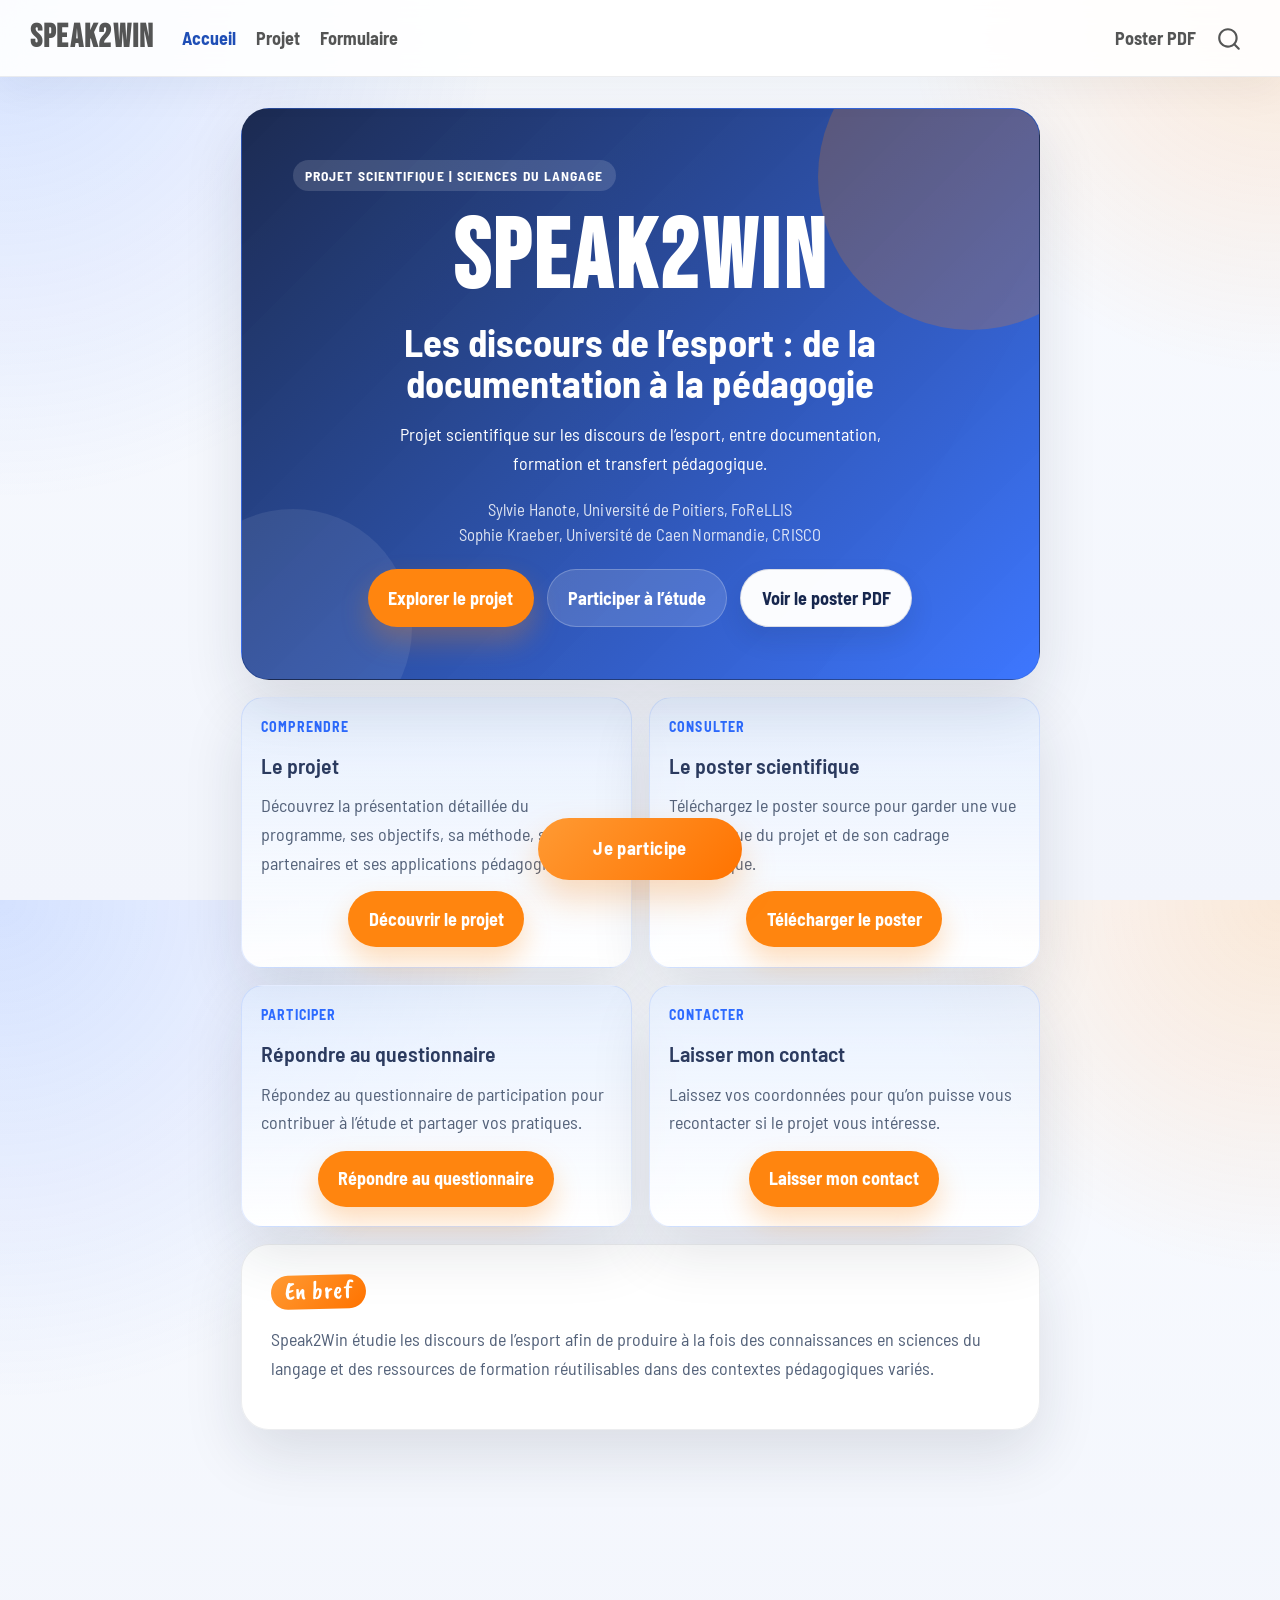
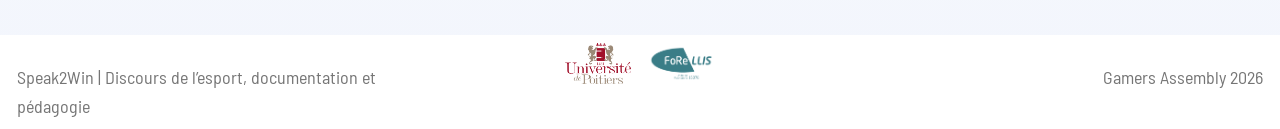
==== index.html @ 3662ad9c "Built site for gh-pages" ====
<!DOCTYPE html>
<html xmlns="http://www.w3.org/1999/xhtml" lang="fr" xml:lang="fr"><head>

<meta charset="utf-8">
<meta name="generator" content="quarto-1.8.27">

<meta name="viewport" content="width=device-width, initial-scale=1.0, user-scalable=yes">


<title>Accueil – Speak2Win</title>
<style>
code{white-space: pre-wrap;}
span.smallcaps{font-variant: small-caps;}
div.columns{display: flex; gap: min(4vw, 1.5em);}
div.column{flex: auto; overflow-x: auto;}
div.hanging-indent{margin-left: 1.5em; text-indent: -1.5em;}
ul.task-list{list-style: none;}
ul.task-list li input[type="checkbox"] {
  width: 0.8em;
  margin: 0 0.8em 0.2em -1em; /* quarto-specific, see https://github.com/quarto-dev/quarto-cli/issues/4556 */ 
  vertical-align: middle;
}
</style>


<script src="site_libs/quarto-nav/quarto-nav.js"></script>
<script src="site_libs/quarto-nav/headroom.min.js"></script>
<script src="site_libs/clipboard/clipboard.min.js"></script>
<script src="site_libs/quarto-search/autocomplete.umd.js"></script>
<script src="site_libs/quarto-search/fuse.min.js"></script>
<script src="site_libs/quarto-search/quarto-search.js"></script>
<meta name="quarto:offset" content="./">
<script src="site_libs/quarto-html/quarto.js" type="module"></script>
<script src="site_libs/quarto-html/tabsets/tabsets.js" type="module"></script>
<script src="site_libs/quarto-html/axe/axe-check.js" type="module"></script>
<script src="site_libs/quarto-html/popper.min.js"></script>
<script src="site_libs/quarto-html/tippy.umd.min.js"></script>
<script src="site_libs/quarto-html/anchor.min.js"></script>
<link href="site_libs/quarto-html/tippy.css" rel="stylesheet">
<link href="site_libs/quarto-html/quarto-syntax-highlighting-ed96de9b727972fe78a7b5d16c58bf87.css" rel="stylesheet" id="quarto-text-highlighting-styles">
<script src="site_libs/bootstrap/bootstrap.min.js"></script>
<link href="site_libs/bootstrap/bootstrap-icons.css" rel="stylesheet">
<link href="site_libs/bootstrap/bootstrap-e31584831b205ffbb2d98406f31c2a5b.min.css" rel="stylesheet" append-hash="true" id="quarto-bootstrap" data-mode="light">
<script id="quarto-search-options" type="application/json">{
  "location": "navbar",
  "copy-button": false,
  "collapse-after": 3,
  "panel-placement": "end",
  "type": "overlay",
  "limit": 50,
  "keyboard-shortcut": [
    "f",
    "/",
    "s"
  ],
  "show-item-context": false,
  "language": {
    "search-no-results-text": "Pas de résultats",
    "search-matching-documents-text": "documents trouvés",
    "search-copy-link-title": "Copier le lien vers la recherche",
    "search-hide-matches-text": "Cacher les correspondances additionnelles",
    "search-more-match-text": "correspondance de plus dans ce document",
    "search-more-matches-text": "correspondances de plus dans ce document",
    "search-clear-button-title": "Effacer",
    "search-text-placeholder": "",
    "search-detached-cancel-button-title": "Annuler",
    "search-submit-button-title": "Envoyer",
    "search-label": "Recherche"
  }
}</script>
<style>html{ scroll-behavior: smooth; }</style>


<link rel="stylesheet" href="styles.css">
</head>

<body class="nav-fixed fullcontent quarto-light">

<div id="quarto-search-results"></div>
  <header id="quarto-header" class="headroom fixed-top">
    <nav class="navbar navbar-expand-lg " data-bs-theme="dark">
      <div class="navbar-container container-fluid">
      <div class="navbar-brand-container mx-auto">
    <a class="navbar-brand" href="./index.html">
    <span class="navbar-title">Speak2Win</span>
    </a>
  </div>
            <div id="quarto-search" class="" title="Recherche"></div>
          <button class="navbar-toggler" type="button" data-bs-toggle="collapse" data-bs-target="#navbarCollapse" aria-controls="navbarCollapse" role="menu" aria-expanded="false" aria-label="Basculer la navigation" onclick="if (window.quartoToggleHeadroom) { window.quartoToggleHeadroom(); }">
  <span class="navbar-toggler-icon"></span>
</button>
          <div class="collapse navbar-collapse" id="navbarCollapse">
            <ul class="navbar-nav navbar-nav-scroll me-auto">
  <li class="nav-item">
    <a class="nav-link active" href="./index.html" aria-current="page"> 
<span class="menu-text">Accueil</span></a>
  </li>  
  <li class="nav-item">
    <a class="nav-link" href="./about.html"> 
<span class="menu-text">Projet</span></a>
  </li>  
  <li class="nav-item">
    <a class="nav-link" href="./formulaire.html"> 
<span class="menu-text">Formulaire</span></a>
  </li>  
</ul>
            <ul class="navbar-nav navbar-nav-scroll ms-auto">
  <li class="nav-item">
    <a class="nav-link" href="./Poster scientifique.pdf"> 
<span class="menu-text">Poster PDF</span></a>
  </li>  
</ul>
          </div> <!-- /navcollapse -->
            <div class="quarto-navbar-tools">
</div>
      </div> <!-- /container-fluid -->
    </nav>
</header>
<!-- content -->
<div id="quarto-content" class="quarto-container page-columns page-rows-contents page-layout-article page-navbar">
<!-- sidebar -->
<!-- margin-sidebar -->
    
<!-- main -->
<main class="content" id="quarto-document-content">

<header id="title-block-header" class="quarto-title-block default">
<div class="quarto-title">
<h1 class="title">Accueil</h1>
</div>



<div class="quarto-title-meta">

    
  
    
  </div>
  


</header>


<div class="hero-panel">
<div class="section-kicker">
Projet scientifique | Sciences du langage
</div>
<div class="hero-copy">
<h1 class="hero-title">
SPEAK2WIN
</h1>
<p class="hero-subtitle">
Les discours de l’esport : de la documentation à la pédagogie
</p>
<p class="hero-description">
Projet scientifique sur les discours de l’esport, entre documentation, formation et transfert pédagogique.
</p>
<div class="hero-meta">
Sylvie Hanote, Université de Poitiers, FoReLLIS<br>Sophie Kraeber, Université de Caen Normandie, CRISCO
</div>
</div>
<div class="hero-actions">
<p><a class="button-link button-primary" href="about.html">Explorer le projet</a> <a class="button-link button-ghost" href="formulaire.html#participer-formulaire">Participer à l’étude</a> <a class="button-link button-soft" href="Poster scientifique.pdf">Voir le poster PDF</a></p>
</div>
</div>
<div class="hub-grid">
<div class="hub-card">
<div class="hub-card-kicker">
Comprendre
</div>
<section id="le-projet" class="level3">
<h3 class="anchored" data-anchor-id="le-projet">Le projet</h3>
<p>Découvrez la présentation détaillée du programme, ses objectifs, sa méthode, ses partenaires et ses applications pédagogiques.</p>
<p><a href="about.html" class="button-link button-primary">Découvrir le projet</a></p>
</section>
</div>
<div class="hub-card">
<div class="hub-card-kicker">
Consulter
</div>
<section id="le-poster-scientifique" class="level3">
<h3 class="anchored" data-anchor-id="le-poster-scientifique">Le poster scientifique</h3>
<p>Téléchargez le poster source pour garder une vue synthétique du projet et de son cadrage scientifique.</p>
<p><a href="Poster scientifique.pdf" class="button-link button-primary">Télécharger le poster</a></p>
</section>
</div>
<div class="hub-card">
<div class="hub-card-kicker">
Participer
</div>
<section id="répondre-au-questionnaire" class="level3">
<h3 class="anchored" data-anchor-id="répondre-au-questionnaire">Répondre au questionnaire</h3>
<p>Répondez au questionnaire de participation pour contribuer à l’étude et partager vos pratiques.</p>
<p><a href="formulaire.html#participer-formulaire" class="button-link button-primary">Répondre au questionnaire</a></p>
</section>
</div>
<div class="hub-card">
<div class="hub-card-kicker">
Contacter
</div>
<section id="laisser-mon-contact" class="level3">
<h3 class="anchored" data-anchor-id="laisser-mon-contact">Laisser mon contact</h3>
<p>Laissez vos coordonnées pour qu’on puisse vous recontacter si le projet vous intéresse.</p>
<p><a href="formulaire.html#contacter-equipe" class="button-link button-primary">Laisser mon contact</a></p>
</section>
</div>
</div>
<div class="wide-panel">
<div class="section-heading">
En bref
</div>
<p>Speak2Win étudie les discours de l’esport afin de produire à la fois des connaissances en sciences du langage et des ressources de formation réutilisables dans des contextes pédagogiques variés.</p>
</div>



</main> <!-- /main -->
<div class="sticky-participate" aria-label="Accès rapide au formulaire">

  <a class="sticky-participate-link" href="formulaire.html#participer-formulaire">Je participe</a>

</div>

<script id="quarto-html-after-body" type="application/javascript">
  window.document.addEventListener("DOMContentLoaded", function (event) {
    const icon = "";
    const anchorJS = new window.AnchorJS();
    anchorJS.options = {
      placement: 'right',
      icon: icon
    };
    anchorJS.add('.anchored');
    const isCodeAnnotation = (el) => {
      for (const clz of el.classList) {
        if (clz.startsWith('code-annotation-')) {                     
          return true;
        }
      }
      return false;
    }
    const onCopySuccess = function(e) {
      // button target
      const button = e.trigger;
      // don't keep focus
      button.blur();
      // flash "checked"
      button.classList.add('code-copy-button-checked');
      var currentTitle = button.getAttribute("title");
      button.setAttribute("title", "Copié");
      let tooltip;
      if (window.bootstrap) {
        button.setAttribute("data-bs-toggle", "tooltip");
        button.setAttribute("data-bs-placement", "left");
        button.setAttribute("data-bs-title", "Copié");
        tooltip = new bootstrap.Tooltip(button, 
          { trigger: "manual", 
            customClass: "code-copy-button-tooltip",
            offset: [0, -8]});
        tooltip.show();    
      }
      setTimeout(function() {
        if (tooltip) {
          tooltip.hide();
          button.removeAttribute("data-bs-title");
          button.removeAttribute("data-bs-toggle");
          button.removeAttribute("data-bs-placement");
        }
        button.setAttribute("title", currentTitle);
        button.classList.remove('code-copy-button-checked');
      }, 1000);
      // clear code selection
      e.clearSelection();
    }
    const getTextToCopy = function(trigger) {
      const outerScaffold = trigger.parentElement.cloneNode(true);
      const codeEl = outerScaffold.querySelector('code');
      for (const childEl of codeEl.children) {
        if (isCodeAnnotation(childEl)) {
          childEl.remove();
        }
      }
      return codeEl.innerText;
    }
    const clipboard = new window.ClipboardJS('.code-copy-button:not([data-in-quarto-modal])', {
      text: getTextToCopy
    });
    clipboard.on('success', onCopySuccess);
    if (window.document.getElementById('quarto-embedded-source-code-modal')) {
      const clipboardModal = new window.ClipboardJS('.code-copy-button[data-in-quarto-modal]', {
        text: getTextToCopy,
        container: window.document.getElementById('quarto-embedded-source-code-modal')
      });
      clipboardModal.on('success', onCopySuccess);
    }
      var localhostRegex = new RegExp(/^(?:http|https):\/\/localhost\:?[0-9]*\//);
      var mailtoRegex = new RegExp(/^mailto:/);
        var filterRegex = new RegExp('/' + window.location.host + '/');
      var isInternal = (href) => {
          return filterRegex.test(href) || localhostRegex.test(href) || mailtoRegex.test(href);
      }
      // Inspect non-navigation links and adorn them if external
     var links = window.document.querySelectorAll('a[href]:not(.nav-link):not(.navbar-brand):not(.toc-action):not(.sidebar-link):not(.sidebar-item-toggle):not(.pagination-link):not(.no-external):not([aria-hidden]):not(.dropdown-item):not(.quarto-navigation-tool):not(.about-link)');
      for (var i=0; i<links.length; i++) {
        const link = links[i];
        if (!isInternal(link.href)) {
          // undo the damage that might have been done by quarto-nav.js in the case of
          // links that we want to consider external
          if (link.dataset.originalHref !== undefined) {
            link.href = link.dataset.originalHref;
          }
        }
      }
    function tippyHover(el, contentFn, onTriggerFn, onUntriggerFn) {
      const config = {
        allowHTML: true,
        maxWidth: 500,
        delay: 100,
        arrow: false,
        appendTo: function(el) {
            return el.parentElement;
        },
        interactive: true,
        interactiveBorder: 10,
        theme: 'quarto',
        placement: 'bottom-start',
      };
      if (contentFn) {
        config.content = contentFn;
      }
      if (onTriggerFn) {
        config.onTrigger = onTriggerFn;
      }
      if (onUntriggerFn) {
        config.onUntrigger = onUntriggerFn;
      }
      window.tippy(el, config); 
    }
    const noterefs = window.document.querySelectorAll('a[role="doc-noteref"]');
    for (var i=0; i<noterefs.length; i++) {
      const ref = noterefs[i];
      tippyHover(ref, function() {
        // use id or data attribute instead here
        let href = ref.getAttribute('data-footnote-href') || ref.getAttribute('href');
        try { href = new URL(href).hash; } catch {}
        const id = href.replace(/^#\/?/, "");
        const note = window.document.getElementById(id);
        if (note) {
          return note.innerHTML;
        } else {
          return "";
        }
      });
    }
    const xrefs = window.document.querySelectorAll('a.quarto-xref');
    const processXRef = (id, note) => {
      // Strip column container classes
      const stripColumnClz = (el) => {
        el.classList.remove("page-full", "page-columns");
        if (el.children) {
          for (const child of el.children) {
            stripColumnClz(child);
          }
        }
      }
      stripColumnClz(note)
      if (id === null || id.startsWith('sec-')) {
        // Special case sections, only their first couple elements
        const container = document.createElement("div");
        if (note.children && note.children.length > 2) {
          container.appendChild(note.children[0].cloneNode(true));
          for (let i = 1; i < note.children.length; i++) {
            const child = note.children[i];
            if (child.tagName === "P" && child.innerText === "") {
              continue;
            } else {
              container.appendChild(child.cloneNode(true));
              break;
            }
          }
          if (window.Quarto?.typesetMath) {
            window.Quarto.typesetMath(container);
          }
          return container.innerHTML
        } else {
          if (window.Quarto?.typesetMath) {
            window.Quarto.typesetMath(note);
          }
          return note.innerHTML;
        }
      } else {
        // Remove any anchor links if they are present
        const anchorLink = note.querySelector('a.anchorjs-link');
        if (anchorLink) {
          anchorLink.remove();
        }
        if (window.Quarto?.typesetMath) {
          window.Quarto.typesetMath(note);
        }
        if (note.classList.contains("callout")) {
          return note.outerHTML;
        } else {
          return note.innerHTML;
        }
      }
    }
    for (var i=0; i<xrefs.length; i++) {
      const xref = xrefs[i];
      tippyHover(xref, undefined, function(instance) {
        instance.disable();
        let url = xref.getAttribute('href');
        let hash = undefined; 
        if (url.startsWith('#')) {
          hash = url;
        } else {
          try { hash = new URL(url).hash; } catch {}
        }
        if (hash) {
          const id = hash.replace(/^#\/?/, "");
          const note = window.document.getElementById(id);
          if (note !== null) {
            try {
              const html = processXRef(id, note.cloneNode(true));
              instance.setContent(html);
            } finally {
              instance.enable();
              instance.show();
            }
          } else {
            // See if we can fetch this
            fetch(url.split('#')[0])
            .then(res => res.text())
            .then(html => {
              const parser = new DOMParser();
              const htmlDoc = parser.parseFromString(html, "text/html");
              const note = htmlDoc.getElementById(id);
              if (note !== null) {
                const html = processXRef(id, note);
                instance.setContent(html);
              } 
            }).finally(() => {
              instance.enable();
              instance.show();
            });
          }
        } else {
          // See if we can fetch a full url (with no hash to target)
          // This is a special case and we should probably do some content thinning / targeting
          fetch(url)
          .then(res => res.text())
          .then(html => {
            const parser = new DOMParser();
            const htmlDoc = parser.parseFromString(html, "text/html");
            const note = htmlDoc.querySelector('main.content');
            if (note !== null) {
              // This should only happen for chapter cross references
              // (since there is no id in the URL)
              // remove the first header
              if (note.children.length > 0 && note.children[0].tagName === "HEADER") {
                note.children[0].remove();
              }
              const html = processXRef(null, note);
              instance.setContent(html);
            } 
          }).finally(() => {
            instance.enable();
            instance.show();
          });
        }
      }, function(instance) {
      });
    }
        let selectedAnnoteEl;
        const selectorForAnnotation = ( cell, annotation) => {
          let cellAttr = 'data-code-cell="' + cell + '"';
          let lineAttr = 'data-code-annotation="' +  annotation + '"';
          const selector = 'span[' + cellAttr + '][' + lineAttr + ']';
          return selector;
        }
        const selectCodeLines = (annoteEl) => {
          const doc = window.document;
          const targetCell = annoteEl.getAttribute("data-target-cell");
          const targetAnnotation = annoteEl.getAttribute("data-target-annotation");
          const annoteSpan = window.document.querySelector(selectorForAnnotation(targetCell, targetAnnotation));
          const lines = annoteSpan.getAttribute("data-code-lines").split(",");
          const lineIds = lines.map((line) => {
            return targetCell + "-" + line;
          })
          let top = null;
          let height = null;
          let parent = null;
          if (lineIds.length > 0) {
              //compute the position of the single el (top and bottom and make a div)
              const el = window.document.getElementById(lineIds[0]);
              top = el.offsetTop;
              height = el.offsetHeight;
              parent = el.parentElement.parentElement;
            if (lineIds.length > 1) {
              const lastEl = window.document.getElementById(lineIds[lineIds.length - 1]);
              const bottom = lastEl.offsetTop + lastEl.offsetHeight;
              height = bottom - top;
            }
            if (top !== null && height !== null && parent !== null) {
              // cook up a div (if necessary) and position it 
              let div = window.document.getElementById("code-annotation-line-highlight");
              if (div === null) {
                div = window.document.createElement("div");
                div.setAttribute("id", "code-annotation-line-highlight");
                div.style.position = 'absolute';
                parent.appendChild(div);
              }
              div.style.top = top - 2 + "px";
              div.style.height = height + 4 + "px";
              div.style.left = 0;
              let gutterDiv = window.document.getElementById("code-annotation-line-highlight-gutter");
              if (gutterDiv === null) {
                gutterDiv = window.document.createElement("div");
                gutterDiv.setAttribute("id", "code-annotation-line-highlight-gutter");
                gutterDiv.style.position = 'absolute';
                const codeCell = window.document.getElementById(targetCell);
                const gutter = codeCell.querySelector('.code-annotation-gutter');
                gutter.appendChild(gutterDiv);
              }
              gutterDiv.style.top = top - 2 + "px";
              gutterDiv.style.height = height + 4 + "px";
            }
            selectedAnnoteEl = annoteEl;
          }
        };
        const unselectCodeLines = () => {
          const elementsIds = ["code-annotation-line-highlight", "code-annotation-line-highlight-gutter"];
          elementsIds.forEach((elId) => {
            const div = window.document.getElementById(elId);
            if (div) {
              div.remove();
            }
          });
          selectedAnnoteEl = undefined;
        };
          // Handle positioning of the toggle
      window.addEventListener(
        "resize",
        throttle(() => {
          elRect = undefined;
          if (selectedAnnoteEl) {
            selectCodeLines(selectedAnnoteEl);
          }
        }, 10)
      );
      function throttle(fn, ms) {
      let throttle = false;
      let timer;
        return (...args) => {
          if(!throttle) { // first call gets through
              fn.apply(this, args);
              throttle = true;
          } else { // all the others get throttled
              if(timer) clearTimeout(timer); // cancel #2
              timer = setTimeout(() => {
                fn.apply(this, args);
                timer = throttle = false;
              }, ms);
          }
        };
      }
        // Attach click handler to the DT
        const annoteDls = window.document.querySelectorAll('dt[data-target-cell]');
        for (const annoteDlNode of annoteDls) {
          annoteDlNode.addEventListener('click', (event) => {
            const clickedEl = event.target;
            if (clickedEl !== selectedAnnoteEl) {
              unselectCodeLines();
              const activeEl = window.document.querySelector('dt[data-target-cell].code-annotation-active');
              if (activeEl) {
                activeEl.classList.remove('code-annotation-active');
              }
              selectCodeLines(clickedEl);
              clickedEl.classList.add('code-annotation-active');
            } else {
              // Unselect the line
              unselectCodeLines();
              clickedEl.classList.remove('code-annotation-active');
            }
          });
        }
    const findCites = (el) => {
      const parentEl = el.parentElement;
      if (parentEl) {
        const cites = parentEl.dataset.cites;
        if (cites) {
          return {
            el,
            cites: cites.split(' ')
          };
        } else {
          return findCites(el.parentElement)
        }
      } else {
        return undefined;
      }
    };
    var bibliorefs = window.document.querySelectorAll('a[role="doc-biblioref"]');
    for (var i=0; i<bibliorefs.length; i++) {
      const ref = bibliorefs[i];
      const citeInfo = findCites(ref);
      if (citeInfo) {
        tippyHover(citeInfo.el, function() {
          var popup = window.document.createElement('div');
          citeInfo.cites.forEach(function(cite) {
            var citeDiv = window.document.createElement('div');
            citeDiv.classList.add('hanging-indent');
            citeDiv.classList.add('csl-entry');
            var biblioDiv = window.document.getElementById('ref-' + cite);
            if (biblioDiv) {
              citeDiv.innerHTML = biblioDiv.innerHTML;
            }
            popup.appendChild(citeDiv);
          });
          return popup.innerHTML;
        });
      }
    }
  });
  </script>
</div> <!-- /content -->
<footer class="footer">
  <div class="nav-footer">
    <div class="nav-footer-left">
<p>Speak2Win | Discours de l’esport, documentation et pédagogie</p>
</div>   
    <div class="nav-footer-center">
<div class="footer-logos" aria-label="Partenaires institutionnels">
<p><img src="icons/logoUP.png" class="footer-logo footer-logo-up" alt="Logo Université de Poitiers"> <img src="icons/Logo_Forellis_Transparent.png" class="footer-logo footer-logo-forellis" alt="Logo FoReLLIS"></p>
</div>
</div>
    <div class="nav-footer-right">
<p>Gamers Assembly 2026</p>
</div>
  </div>
</footer>




<script src="site_libs/quarto-html/zenscroll-min.js"></script>
</body></html>
---- site_libs/quarto-html/tippy.css ----
.tippy-box[data-animation=fade][data-state=hidden]{opacity:0}[data-tippy-root]{max-width:calc(100vw - 10px)}.tippy-box{position:relative;background-color:#333;color:#fff;border-radius:4px;font-size:14px;line-height:1.4;white-space:normal;outline:0;transition-property:transform,visibility,opacity}.tippy-box[data-placement^=top]>.tippy-arrow{bottom:0}.tippy-box[data-placement^=top]>.tippy-arrow:before{bottom:-7px;left:0;border-width:8px 8px 0;border-top-color:initial;transform-origin:center top}.tippy-box[data-placement^=bottom]>.tippy-arrow{top:0}.tippy-box[data-placement^=bottom]>.tippy-arrow:before{top:-7px;left:0;border-width:0 8px 8px;border-bottom-color:initial;transform-origin:center bottom}.tippy-box[data-placement^=left]>.tippy-arrow{right:0}.tippy-box[data-placement^=left]>.tippy-arrow:before{border-width:8px 0 8px 8px;border-left-color:initial;right:-7px;transform-origin:center left}.tippy-box[data-placement^=right]>.tippy-arrow{left:0}.tippy-box[data-placement^=right]>.tippy-arrow:before{left:-7px;border-width:8px 8px 8px 0;border-right-color:initial;transform-origin:center right}.tippy-box[data-inertia][data-state=visible]{transition-timing-function:cubic-bezier(.54,1.5,.38,1.11)}.tippy-arrow{width:16px;height:16px;color:#333}.tippy-arrow:before{content:"";position:absolute;border-color:transparent;border-style:solid}.tippy-content{position:relative;padding:5px 9px;z-index:1}
---- site_libs/quarto-html/quarto-syntax-highlighting-ed96de9b727972fe78a7b5d16c58bf87.css ----
/* quarto syntax highlight colors */
:root {
  --quarto-hl-ot-color: #003B4F;
  --quarto-hl-at-color: #657422;
  --quarto-hl-ss-color: #20794D;
  --quarto-hl-an-color: #5E5E5E;
  --quarto-hl-fu-color: #4758AB;
  --quarto-hl-st-color: #20794D;
  --quarto-hl-cf-color: #003B4F;
  --quarto-hl-op-color: #5E5E5E;
  --quarto-hl-er-color: #AD0000;
  --quarto-hl-bn-color: #AD0000;
  --quarto-hl-al-color: #AD0000;
  --quarto-hl-va-color: #111111;
  --quarto-hl-bu-color: inherit;
  --quarto-hl-ex-color: inherit;
  --quarto-hl-pp-color: #AD0000;
  --quarto-hl-in-color: #5E5E5E;
  --quarto-hl-vs-color: #20794D;
  --quarto-hl-wa-color: #5E5E5E;
  --quarto-hl-do-color: #5E5E5E;
  --quarto-hl-im-color: #00769E;
  --quarto-hl-ch-color: #20794D;
  --quarto-hl-dt-color: #AD0000;
  --quarto-hl-fl-color: #AD0000;
  --quarto-hl-co-color: #5E5E5E;
  --quarto-hl-cv-color: #5E5E5E;
  --quarto-hl-cn-color: #8f5902;
  --quarto-hl-sc-color: #5E5E5E;
  --quarto-hl-dv-color: #AD0000;
  --quarto-hl-kw-color: #003B4F;
}

/* other quarto variables */
:root {
  --quarto-font-monospace: SFMono-Regular, Menlo, Monaco, Consolas, "Liberation Mono", "Courier New", monospace;
}

/* syntax highlight based on Pandoc's rules */
pre > code.sourceCode > span {
  color: #003B4F;
}

code.sourceCode > span {
  color: #003B4F;
}

div.sourceCode,
div.sourceCode pre.sourceCode {
  color: #003B4F;
}

/* Normal */
code span {
  color: #003B4F;
}

/* Alert */
code span.al {
  color: #AD0000;
  font-style: inherit;
}

/* Annotation */
code span.an {
  color: #5E5E5E;
  font-style: inherit;
}

/* Attribute */
code span.at {
  color: #657422;
  font-style: inherit;
}

/* BaseN */
code span.bn {
  color: #AD0000;
  font-style: inherit;
}

/* BuiltIn */
code span.bu {
  font-style: inherit;
}

/* ControlFlow */
code span.cf {
  color: #003B4F;
  font-weight: bold;
  font-style: inherit;
}

/* Char */
code span.ch {
  color: #20794D;
  font-style: inherit;
}

/* Constant */
code span.cn {
  color: #8f5902;
  font-style: inherit;
}

/* Comment */
code span.co {
  color: #5E5E5E;
  font-style: inherit;
}

/* CommentVar */
code span.cv {
  color: #5E5E5E;
  font-style: italic;
}

/* Documentation */
code span.do {
  color: #5E5E5E;
  font-style: italic;
}

/* DataType */
code span.dt {
  color: #AD0000;
  font-style: inherit;
}

/* DecVal */
code span.dv {
  color: #AD0000;
  font-style: inherit;
}

/* Error */
code span.er {
  color: #AD0000;
  font-style: inherit;
}

/* Extension */
code span.ex {
  font-style: inherit;
}

/* Float */
code span.fl {
  color: #AD0000;
  font-style: inherit;
}

/* Function */
code span.fu {
  color: #4758AB;
  font-style: inherit;
}

/* Import */
code span.im {
  color: #00769E;
  font-style: inherit;
}

/* Information */
code span.in {
  color: #5E5E5E;
  font-style: inherit;
}

/* Keyword */
code span.kw {
  color: #003B4F;
  font-weight: bold;
  font-style: inherit;
}

/* Operator */
code span.op {
  color: #5E5E5E;
  font-style: inherit;
}

/* Other */
code span.ot {
  color: #003B4F;
  font-style: inherit;
}

/* Preprocessor */
code span.pp {
  color: #AD0000;
  font-style: inherit;
}

/* SpecialChar */
code span.sc {
  color: #5E5E5E;
  font-style: inherit;
}

/* SpecialString */
code span.ss {
  color: #20794D;
  font-style: inherit;
}

/* String */
code span.st {
  color: #20794D;
  font-style: inherit;
}

/* Variable */
code span.va {
  color: #111111;
  font-style: inherit;
}

/* VerbatimString */
code span.vs {
  color: #20794D;
  font-style: inherit;
}

/* Warning */
code span.wa {
  color: #5E5E5E;
  font-style: italic;
}

.prevent-inlining {
  content: "</";
}

/*# sourceMappingURL=0920dd6d7437995b8cdf7429764427b1.css.map */
---- styles.css ----
@import url("https://fonts.googleapis.com/css2?family=Barlow+Semi+Condensed:wght@400;600;700&family=Bebas+Neue&family=Caveat+Brush&display=swap");

:root {
  --s2w-ink: #182032;
  --s2w-muted: #536179;
  --s2w-blue: #2d6bff;
  --s2w-blue-dark: #17274e;
  --s2w-blue-soft: #deebff;
  --s2w-orange: #ff850f;
  --s2w-orange-soft: #fff1e2;
  --s2w-surface: rgba(255, 255, 255, 0.92);
  --s2w-border: rgba(24, 32, 50, 0.08);
  --s2w-shadow: 0 24px 60px rgba(24, 32, 50, 0.12);
  --s2w-radius: 28px;
}

body {
  font-family: "Barlow Semi Condensed", "Segoe UI", sans-serif;
  color: var(--s2w-ink);
  background:
    radial-gradient(circle at top left, rgba(45, 107, 255, 0.18), transparent 32%),
    radial-gradient(circle at top right, rgba(255, 133, 15, 0.16), transparent 24%),
    linear-gradient(180deg, #f9fbff 0%, #f2f5fc 100%);
}

p,
li {
  font-size: 1.02rem;
  line-height: 1.6;
}

a {
  color: var(--s2w-blue);
}

a:hover {
  color: var(--s2w-blue-dark);
}

.quarto-title-block {
  display: none;
}

#quarto-header .navbar {
  background: rgba(255, 255, 255, 0.9);
  backdrop-filter: blur(14px);
  border-bottom: 1px solid var(--s2w-border);
  box-shadow: 0 12px 40px rgba(24, 32, 50, 0.05);
}

#quarto-header .navbar-brand,
#quarto-header .nav-link {
  font-family: "Barlow Semi Condensed", "Segoe UI", sans-serif;
  font-weight: 700;
}

#quarto-header .navbar-brand {
  font-family: "Bebas Neue", Impact, sans-serif;
  font-size: 1.7rem;
  letter-spacing: 0.04em;
}

.footer-logos {
  display: inline-flex;
  align-items: center;
  justify-content: center;
  gap: 1rem;
  flex-wrap: wrap;
}

.footer-logos p {
  display: flex;
  align-items: center;
  justify-content: center;
  gap: 1rem;
  margin: 0;
}

.footer-logo {
  display: block;
  width: auto;
  object-fit: contain;
}

.footer-logo-up {
  height: 2.4rem;
}

.footer-logo-forellis {
  height: 2.15rem;
}

main.content {
  max-width: 1180px;
  padding-top: 0.9rem;
  padding-bottom: 6.75rem;
}

.sticky-participate {
  position: fixed;
  left: 50%;
  bottom: 0.9rem;
  width: min(18rem, calc(100vw - 1.8rem));
  transform: translateX(-50%);
  z-index: 1100;
  pointer-events: none;
}

body:has(#participer-formulaire) .sticky-participate {
  display: none;
}

.sticky-participate-link {
  display: flex;
  align-items: center;
  justify-content: center;
  min-height: 3.6rem;
  padding: 0.9rem 1.2rem;
  border-radius: 999px;
  background: linear-gradient(135deg, #ff9a33, #ff7300);
  box-shadow: 0 18px 35px rgba(255, 133, 15, 0.28);
  color: #fff;
  font-family: "Barlow Semi Condensed", "Segoe UI", sans-serif;
  font-size: 1.08rem;
  font-weight: 700;
  letter-spacing: 0.02em;
  text-decoration: none;
  pointer-events: auto;
  transition:
    transform 160ms ease,
    box-shadow 160ms ease,
    background-color 160ms ease;
}

.sticky-participate-link:hover,
.sticky-participate-link:focus {
  transform: translateY(-2px);
  box-shadow: 0 22px 42px rgba(255, 133, 15, 0.34);
  color: #fff;
  text-decoration: none;
}

.hero-panel,
.poster-card,
.spotlight-panel,
.partners-panel,
.participate-panel,
.page-header,
.detail-card,
.wide-panel,
.poster-showcase {
  background: var(--s2w-surface);
  border: 1px solid var(--s2w-border);
  border-radius: 24px;
  box-shadow: var(--s2w-shadow);
}

.hero-panel {
  position: relative;
  overflow: hidden;
  padding: 1.3rem;
  background:
    linear-gradient(135deg, rgba(23, 39, 78, 0.98), rgba(45, 107, 255, 0.92)),
    linear-gradient(120deg, rgba(255, 133, 15, 0.15), rgba(255, 255, 255, 0));
  color: #fff;
}

.hero-panel > * {
  position: relative;
  z-index: 1;
}

.hero-copy {
  display: grid;
  gap: 0.7rem;
  justify-items: center;
  margin: 1rem auto 0;
  text-align: center;
}

.hero-panel::before,
.hero-panel::after {
  content: "";
  position: absolute;
  border-radius: 999px;
  pointer-events: none;
}

.hero-panel::before {
  width: 11rem;
  height: 11rem;
  right: -4rem;
  top: -4rem;
  background: rgba(255, 133, 15, 0.22);
}

.hero-panel::after {
  width: 8rem;
  height: 8rem;
  left: -3rem;
  bottom: -3rem;
  background: rgba(255, 255, 255, 0.08);
}

.hero-title,
.page-header h1 {
  font-family: "Bebas Neue", Impact, sans-serif;
  font-size: clamp(2.9rem, 15vw, 4.15rem);
  line-height: 0.94;
  letter-spacing: 0.04em;
  margin: 0;
}

.hero-subtitle {
  font-size: clamp(1.35rem, 7vw, 1.8rem);
  font-weight: 700;
  line-height: 1.05;
  margin: 0;
  max-width: 18ch;
  text-wrap: balance;
}

.hero-description,
.page-header > p,
.poster-copy > p {
  max-width: 56ch;
}

.hero-description {
  margin: 0;
}

.hero-meta {
  max-width: 62ch;
  margin-top: 0.15rem;
  color: rgba(255, 255, 255, 0.84);
  font-size: 0.98rem;
  letter-spacing: 0.01em;
}

.section-kicker {
  display: inline-flex;
  align-items: center;
  gap: 0.45rem;
  padding: 0.32rem 0.72rem;
  border-radius: 999px;
  background: rgba(255, 255, 255, 0.14);
  color: inherit;
  font-size: 0.8rem;
  font-weight: 700;
  text-transform: uppercase;
  letter-spacing: 0.08em;
}

.page-header {
  padding: 1.3rem;
  margin-bottom: 1rem;
}

.page-header .section-kicker {
  background: var(--s2w-blue-soft);
  color: var(--s2w-blue-dark);
}

.page-header h1 {
  color: var(--s2w-blue-dark);
}

.page-header p {
  color: var(--s2w-muted);
  font-size: 1.05rem;
  margin-bottom: 0;
}

.hero-actions {
  display: flex;
  flex-direction: column;
  align-items: stretch;
  gap: 0.75rem;
  margin-top: 1.3rem;
}

.hero-actions p {
  display: flex;
  flex-direction: column;
  gap: 0.75rem;
  width: 100%;
  margin: 0;
}

.button-link {
  display: inline-flex;
  align-items: center;
  justify-content: center;
  width: 100%;
  min-height: 3.2rem;
  padding: 0.8rem 1.2rem;
  border-radius: 999px;
  font-weight: 700;
  text-decoration: none;
  text-align: center;
  transition:
    transform 160ms ease,
    box-shadow 160ms ease,
    background-color 160ms ease,
    color 160ms ease;
}

.button-link:hover {
  transform: translateY(-2px);
  text-decoration: none;
}

.button-primary {
  background: var(--s2w-orange);
  color: #fff;
  box-shadow: 0 14px 28px rgba(255, 133, 15, 0.28);
}

.button-primary:hover,
.button-primary:focus {
  color: #fff;
  background: #f06f00;
}

.button-ghost {
  background: rgba(255, 255, 255, 0.14);
  border: 1px solid rgba(255, 255, 255, 0.22);
  color: #fff;
}

.button-ghost:hover,
.button-ghost:focus {
  color: #fff;
  background: rgba(255, 255, 255, 0.2);
}

.button-soft {
  background: rgba(255, 255, 255, 0.98);
  border: 1px solid rgba(23, 39, 78, 0.14);
  box-shadow: 0 12px 26px rgba(24, 32, 50, 0.1);
  color: var(--s2w-blue-dark);
}

.button-soft:hover,
.button-soft:focus {
  color: var(--s2w-blue-dark);
  background: #eef3ff;
  border-color: rgba(23, 39, 78, 0.2);
  box-shadow: 0 16px 30px rgba(24, 32, 50, 0.14);
}

.feature-grid,
.hub-grid,
.spotlight-grid,
.pill-grid,
.participate-grid,
.detail-grid,
.poster-showcase {
  display: grid;
  grid-template-columns: 1fr;
  gap: 1rem;
}

.feature-grid,
.hub-grid,
.spotlight-grid,
.participate-grid {
  margin-top: 1rem;
}

.feature-grid .poster-card {
  margin-top: 0;
}

.hub-card {
  display: grid;
  gap: 0.8rem;
  height: 100%;
  align-content: start;
  padding: 1.15rem;
  border-radius: 22px;
  background: linear-gradient(180deg, rgba(222, 235, 255, 0.62), rgba(255, 255, 255, 0.95));
  border: 1px solid rgba(45, 107, 255, 0.12);
  box-shadow: var(--s2w-shadow);
}

.hub-card > section {
  display: flex;
  flex-direction: column;
  gap: 0.8rem;
  height: 100%;
}

.hub-card p {
  margin: 0;
  color: var(--s2w-muted);
}

.hub-card section > p:last-child {
  margin-top: auto;
  display: flex;
  justify-content: center;
}

.hub-card h3 {
  margin: 0;
  font-size: 1.28rem;
  color: var(--s2w-blue-dark);
}

.hub-card-kicker {
  font-size: 0.82rem;
  font-weight: 700;
  letter-spacing: 0.08em;
  text-transform: uppercase;
  color: var(--s2w-blue);
}

.poster-card {
  display: grid;
  gap: 0.95rem;
  align-content: start;
}

.poster-card,
.detail-card,
.wide-panel,
.spotlight-panel,
.partners-panel,
.participate-panel,
.poster-showcase {
  padding: 1.2rem;
  margin-top: 1rem;
}

.wide-panel {
  margin-top: 1rem;
}

.hand-label,
.section-heading,
.poster-mini-title {
  display: inline-block;
  justify-self: start;
  width: fit-content;
  max-width: 100%;
  padding: 0.18rem 0.8rem 0.36rem;
  border-radius: 999px;
  background: linear-gradient(135deg, #ff9a33, #ff7300);
  color: #fff;
  font-family: "Caveat Brush", "Segoe UI", cursive;
  font-size: 1.35rem;
  letter-spacing: 0.02em;
  line-height: 1;
  transform: rotate(-1.5deg);
}

.section-heading,
.poster-mini-title {
  margin-bottom: 0.9rem;
}

.poster-mini-title {
  margin-top: 0;
}

.poster-card ul,
.detail-card ul {
  padding-left: 1.1rem;
  margin-bottom: 0;
}

.poster-card p {
  margin: 0;
}

.poster-card li + li,
.detail-card li + li {
  margin-top: 0.35rem;
}

.poster-lead {
  font-size: 1.08rem;
  font-weight: 600;
  color: var(--s2w-blue-dark);
}

.poster-block {
  padding: 0.95rem 1rem;
  border-radius: 18px;
  background: linear-gradient(180deg, rgba(222, 235, 255, 0.55), rgba(255, 255, 255, 0.92));
  border: 1px solid rgba(45, 107, 255, 0.1);
}

.poster-block-title {
  margin-bottom: 0.55rem;
  font-size: 0.92rem;
  font-weight: 700;
  letter-spacing: 0.08em;
  text-transform: uppercase;
  color: var(--s2w-blue-dark);
}

.poster-note {
  padding-top: 0.15rem;
  color: var(--s2w-muted);
  font-size: 0.98rem;
}

.poster-tags {
  font-weight: 700;
  color: var(--s2w-blue-dark);
}

.esport-icon-grid {
  display: grid;
  grid-template-columns: 1fr;
  gap: 0.75rem;
  margin-top: 0.9rem;
}

.esport-icon-card {
  display: grid;
  justify-items: center;
  gap: 0.55rem;
  padding: 0.85rem 0.75rem;
  border-radius: 18px;
  background: rgba(255, 255, 255, 0.72);
  border: 1px solid rgba(45, 107, 255, 0.1);
}

.esport-icon-image {
  width: 100%;
  max-width: 10rem;
  max-height: 3.6rem;
  object-fit: contain;
}

.esport-icon-image-valorant {
  max-width: 11.8rem;
  max-height: 4.5rem;
}

.esport-icon-label {
  text-align: center;
  font-size: 0.95rem;
  font-weight: 700;
  color: var(--s2w-blue-dark);
}

.spotlight-grid h3,
.participate-grid h3 {
  font-size: 1.22rem;
  margin-bottom: 0.35rem;
  color: var(--s2w-blue-dark);
}

.pill-card,
.action-card,
.spotlight-card {
  height: 100%;
  padding: 1rem;
  border-radius: 22px;
  background: linear-gradient(180deg, rgba(222, 235, 255, 0.62), rgba(255, 255, 255, 0.95));
  border: 1px solid rgba(45, 107, 255, 0.12);
}

.pill-card {
  display: flex;
  flex-direction: column;
  gap: 0.35rem;
}

.pill-card strong {
  color: var(--s2w-blue-dark);
  font-size: 1.05rem;
}

.pill-card span,
.action-card p,
.spotlight-card p,
.hub-card p,
.wide-panel p,
.detail-card p,
.poster-copy p {
  color: var(--s2w-muted);
}

.panel-intro {
  margin-bottom: 1rem;
  color: var(--s2w-muted);
}

.poster-showcase {
  align-items: center;
}

.poster-showcase > p {
  margin: 0;
}

.poster-image {
  width: 100%;
  border-radius: 20px;
  box-shadow: 0 18px 45px rgba(24, 32, 50, 0.16);
}

.page-shell {
  margin-top: 0.1rem;
}

.form-launch-panel {
  max-width: 42rem;
  margin-top: 1.2rem;
  margin-inline: auto;
}

.form-launch-card {
  display: grid;
  gap: 0.85rem;
  padding: 1.15rem;
  border-radius: 22px;
  background: linear-gradient(160deg, rgba(45, 107, 255, 0.12), rgba(255, 133, 15, 0.14));
  border: 1px solid rgba(45, 107, 255, 0.14);
}

#participer-formulaire .form-launch-card {
  justify-items: center;
  text-align: center;
  padding: 1.3rem 1.15rem;
  background: linear-gradient(160deg, rgba(45, 107, 255, 0.18), rgba(255, 133, 15, 0.2));
  border-color: rgba(45, 107, 255, 0.18);
}

.form-launch-card .hero-actions {
  margin-top: 0.2rem;
  justify-content: center;
}

.form-launch-lead {
  margin: 0;
  font-size: 1.08rem;
  font-weight: 700;
  color: var(--s2w-blue-dark);
}

.form-launch-note {
  margin: 0;
  color: var(--s2w-muted);
}

#participer-formulaire .form-launch-lead {
  max-width: 26ch;
  font-size: 1.18rem;
  text-wrap: balance;
}

#participer-formulaire .form-launch-note {
  max-width: 38ch;
  font-size: 1rem;
}

#participer-formulaire .form-launch-card .hero-actions,
#participer-formulaire .form-launch-card .hero-actions p {
  width: 100%;
  justify-content: center;
}

#quarto-content .page-columns {
  column-gap: 1.2rem;
}

@media (min-width: 640px) {
  main.content {
    padding-top: 1.1rem;
    padding-bottom: 7rem;
  }

  #quarto-header .navbar-brand {
    font-size: 1.9rem;
  }

  .hero-panel,
  .page-header,
  .poster-card,
  .detail-card,
  .wide-panel,
  .spotlight-panel,
  .partners-panel,
  .participate-panel,
  .poster-showcase {
    padding: 1.45rem;
  }

  .hero-actions {
    flex-direction: row;
    flex-wrap: wrap;
    justify-content: center;
  }

  .hero-actions p {
    flex-direction: row;
    flex-wrap: wrap;
    justify-content: center;
  }

  .button-link {
    width: auto;
  }

  .pill-grid {
    grid-template-columns: repeat(2, minmax(0, 1fr));
  }

  .esport-icon-grid {
    grid-template-columns: repeat(3, minmax(0, 1fr));
  }

  .hero-copy {
    margin-top: 1.35rem;
  }

  .sticky-participate {
    left: 50%;
    bottom: 1.2rem;
    width: auto;
  }

  .sticky-participate-link {
    min-width: 12rem;
    padding-inline: 1.5rem;
  }
}

@media (min-width: 768px) {
  p,
  li {
    font-size: 1.06rem;
  }

  .hero-panel {
    padding: 1.7rem;
  }

  .hero-title,
  .page-header h1 {
    font-size: clamp(3.6rem, 9vw, 4.9rem);
  }

  .hero-subtitle {
    font-size: clamp(1.45rem, 3.2vw, 2rem);
    max-width: 28ch;
  }

  .hero-copy {
    gap: 0.85rem;
    max-width: 46rem;
  }

  .page-header p {
    font-size: 1.1rem;
  }

  .detail-grid,
  .poster-showcase {
    grid-template-columns: repeat(2, minmax(0, 1fr));
  }

  .hub-grid,
  .spotlight-grid,
  .participate-grid {
    grid-template-columns: repeat(2, minmax(0, 1fr));
  }

  .hand-label,
  .section-heading,
  .poster-mini-title {
    font-size: 1.48rem;
  }
}

@media (min-width: 992px) {
  main.content {
    padding-top: 1.5rem;
    padding-bottom: 7.5rem;
  }

  .hero-panel {
    padding: clamp(2rem, 4vw, 3.5rem);
    border-radius: var(--s2w-radius);
  }

  .hero-panel::before {
    width: 18rem;
    height: 18rem;
    right: -5rem;
    top: -5rem;
  }

  .hero-panel::after {
    width: 14rem;
    height: 14rem;
    left: -4rem;
    bottom: -4rem;
  }

  .page-header,
  .poster-card,
  .detail-card,
  .wide-panel,
  .spotlight-panel,
  .partners-panel,
  .participate-panel,
  .poster-showcase {
    padding: 1.75rem;
    border-radius: var(--s2w-radius);
  }

  .hero-title,
  .page-header h1 {
    font-size: clamp(4.5rem, 8vw, 5.7rem);
  }

  .hero-subtitle {
    font-size: clamp(1.5rem, 3vw, 2.4rem);
    max-width: 32ch;
  }

  .hero-copy {
    max-width: 58rem;
    gap: 1rem;
  }

  .spotlight-grid,
  .participate-grid {
    grid-template-columns: repeat(3, minmax(0, 1fr));
  }

  .hub-grid {
    grid-template-columns: repeat(2, minmax(0, 1fr));
  }

  .pill-grid {
    grid-template-columns: repeat(3, minmax(0, 1fr));
  }

  .spotlight-grid h3,
  .participate-grid h3 {
    font-size: 1.35rem;
  }

  .pill-card,
  .action-card,
  .spotlight-card {
    padding: 1.25rem;
    border-radius: 24px;
  }

  .poster-image {
    border-radius: 22px;
  }

  .form-launch-card {
    padding: 1.4rem;
    border-radius: 24px;
  }
}
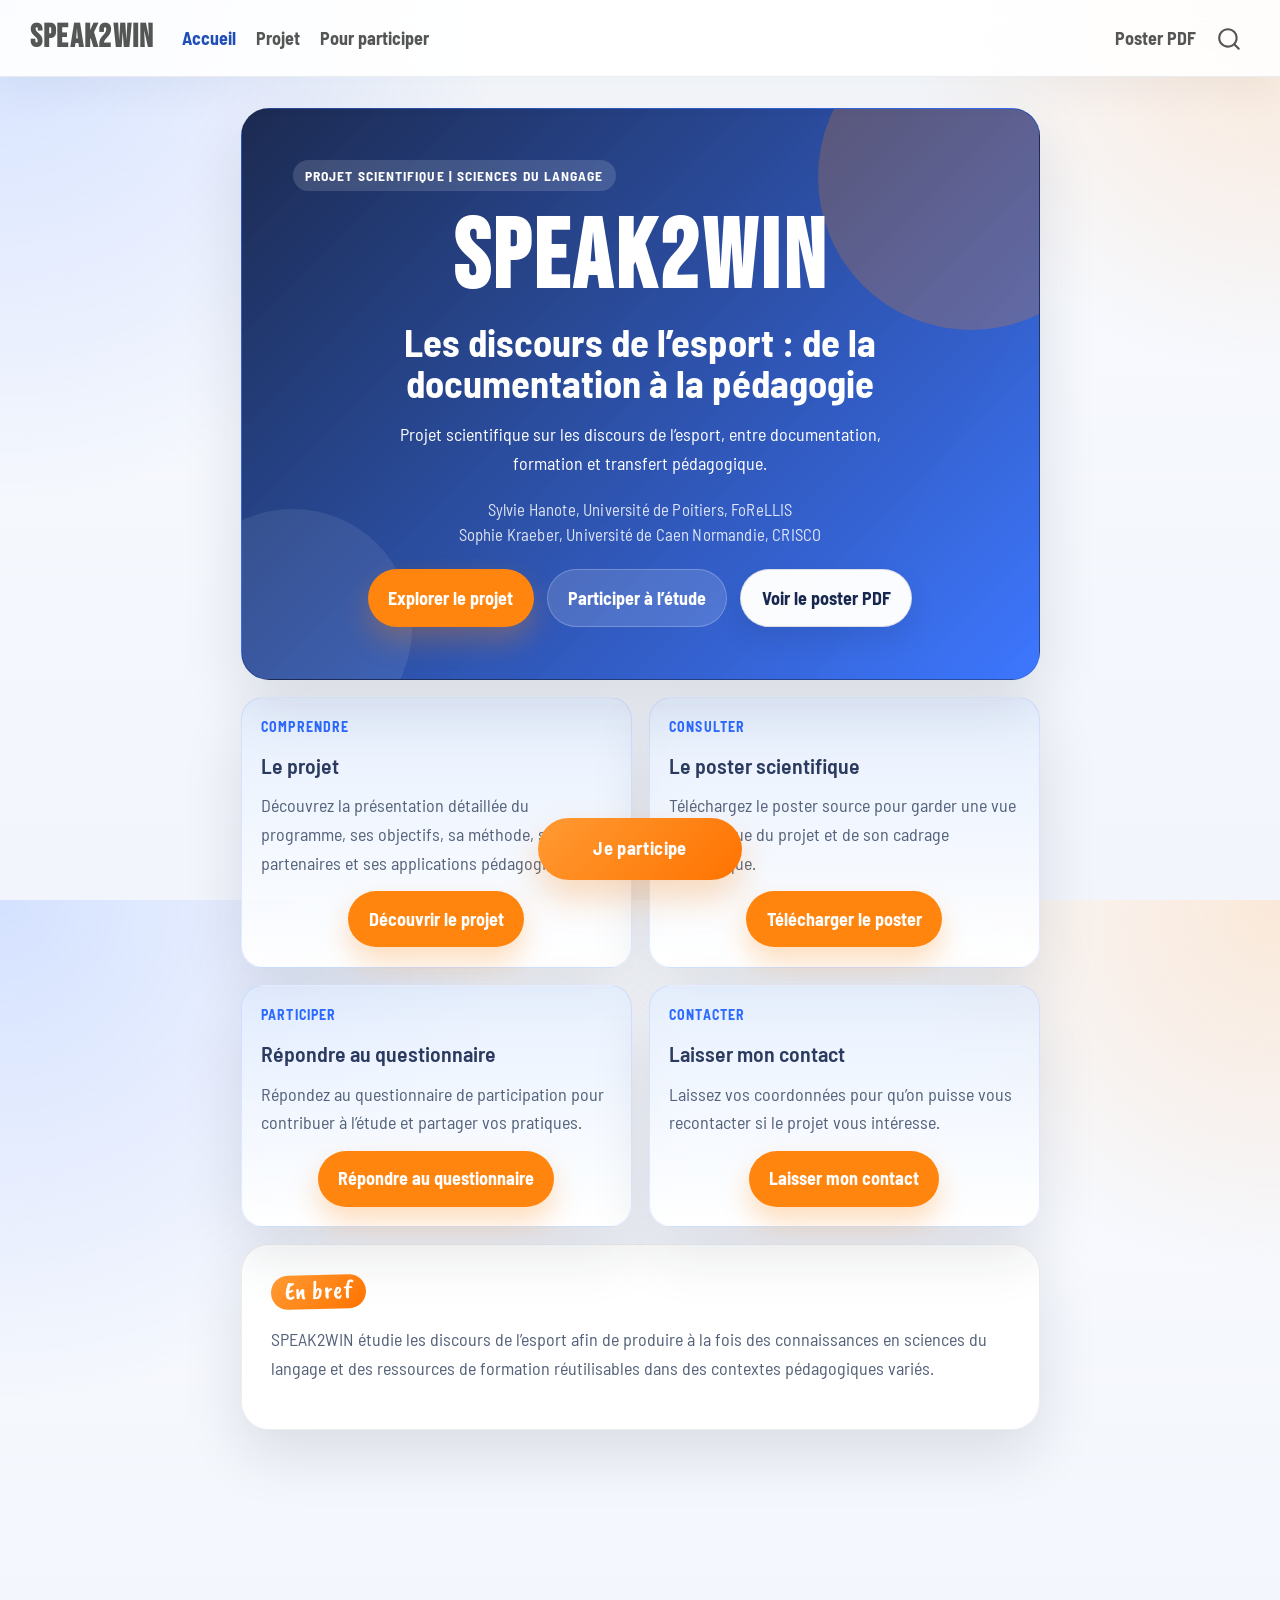
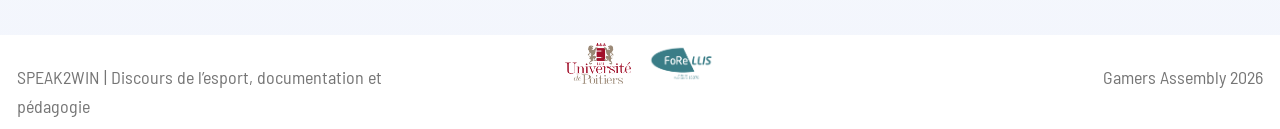
==== commit d31eb54d: "Built site for gh-pages" ====
--- a/index.html
+++ b/index.html
@@ -7,7 +7,7 @@
 <meta name="viewport" content="width=device-width, initial-scale=1.0, user-scalable=yes">
 
 
-<title>Accueil – Speak2Win</title>
+<title>Accueil – SPEAK2WIN</title>
 <style>
 code{white-space: pre-wrap;}
 span.smallcaps{font-variant: small-caps;}
@@ -82,7 +82,7 @@
       <div class="navbar-container container-fluid">
       <div class="navbar-brand-container mx-auto">
     <a class="navbar-brand" href="./index.html">
-    <span class="navbar-title">Speak2Win</span>
+    <span class="navbar-title">SPEAK2WIN</span>
     </a>
   </div>
             <div id="quarto-search" class="" title="Recherche"></div>
@@ -101,7 +101,7 @@
   </li>  
   <li class="nav-item">
     <a class="nav-link" href="./formulaire.html"> 
-<span class="menu-text">Formulaire</span></a>
+<span class="menu-text">Pour participer</span></a>
   </li>  
 </ul>
             <ul class="navbar-nav navbar-nav-scroll ms-auto">
@@ -211,7 +211,7 @@
 <div class="section-heading">
 En bref
 </div>
-<p>Speak2Win étudie les discours de l’esport afin de produire à la fois des connaissances en sciences du langage et des ressources de formation réutilisables dans des contextes pédagogiques variés.</p>
+<p>SPEAK2WIN étudie les discours de l’esport afin de produire à la fois des connaissances en sciences du langage et des ressources de formation réutilisables dans des contextes pédagogiques variés.</p>
 </div>
 
 
@@ -296,7 +296,7 @@
     }
       var localhostRegex = new RegExp(/^(?:http|https):\/\/localhost\:?[0-9]*\//);
       var mailtoRegex = new RegExp(/^mailto:/);
-        var filterRegex = new RegExp('/' + window.location.host + '/');
+        var filterRegex = new RegExp("https:\/\/Hsbtqemy\.github\.io\/S2W\/");
       var isInternal = (href) => {
           return filterRegex.test(href) || localhostRegex.test(href) || mailtoRegex.test(href);
       }
@@ -627,7 +627,7 @@
 <footer class="footer">
   <div class="nav-footer">
     <div class="nav-footer-left">
-<p>Speak2Win | Discours de l’esport, documentation et pédagogie</p>
+<p>SPEAK2WIN | Discours de l’esport, documentation et pédagogie</p>
 </div>   
     <div class="nav-footer-center">
 <div class="footer-logos" aria-label="Partenaires institutionnels">
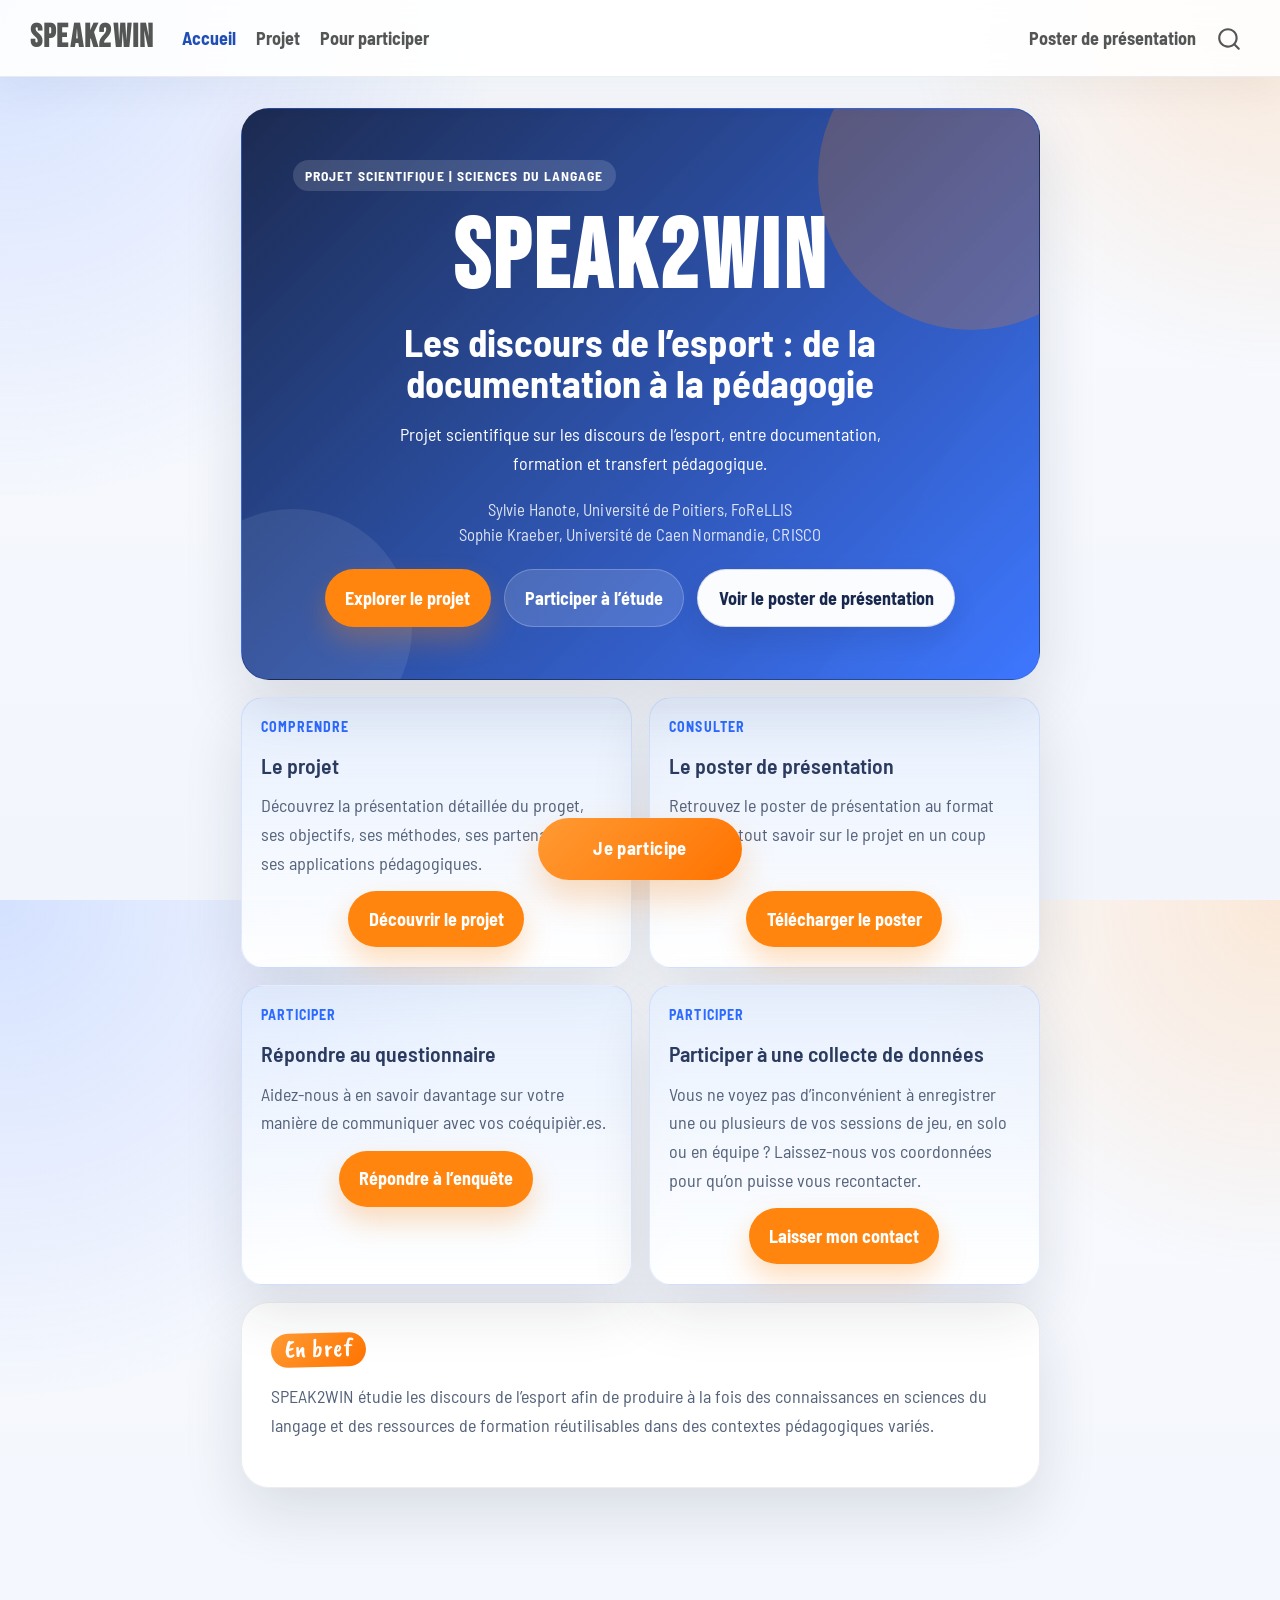
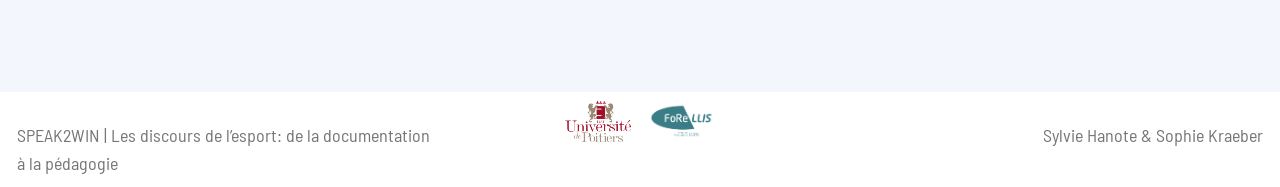
==== commit 720689c2: "Built site for gh-pages" ====
--- a/index.html
+++ b/index.html
@@ -107,7 +107,7 @@
             <ul class="navbar-nav navbar-nav-scroll ms-auto">
   <li class="nav-item">
     <a class="nav-link" href="./Poster scientifique.pdf"> 
-<span class="menu-text">Poster PDF</span></a>
+<span class="menu-text">Poster de présentation</span></a>
   </li>  
 </ul>
           </div> <!-- /navcollapse -->
@@ -162,7 +162,7 @@
 </div>
 </div>
 <div class="hero-actions">
-<p><a class="button-link button-primary" href="about.html">Explorer le projet</a> <a class="button-link button-ghost" href="formulaire.html#participer-formulaire">Participer à l’étude</a> <a class="button-link button-soft" href="Poster scientifique.pdf">Voir le poster PDF</a></p>
+<p><a class="button-link button-primary" href="about.html">Explorer le projet</a> <a class="button-link button-ghost" href="formulaire.html#participer-formulaire">Participer à l’étude</a> <a class="button-link button-soft" href="Poster scientifique.pdf">Voir le poster de présentation</a></p>
 </div>
 </div>
 <div class="hub-grid">
@@ -172,7 +172,7 @@
 </div>
 <section id="le-projet" class="level3">
 <h3 class="anchored" data-anchor-id="le-projet">Le projet</h3>
-<p>Découvrez la présentation détaillée du programme, ses objectifs, sa méthode, ses partenaires et ses applications pédagogiques.</p>
+<p>Découvrez la présentation détaillée du proget, ses objectifs, ses méthodes, ses partenaires et ses applications pédagogiques.</p>
 <p><a href="about.html" class="button-link button-primary">Découvrir le projet</a></p>
 </section>
 </div>
@@ -180,9 +180,9 @@
 <div class="hub-card-kicker">
 Consulter
 </div>
-<section id="le-poster-scientifique" class="level3">
-<h3 class="anchored" data-anchor-id="le-poster-scientifique">Le poster scientifique</h3>
-<p>Téléchargez le poster source pour garder une vue synthétique du projet et de son cadrage scientifique.</p>
+<section id="le-poster-de-présentation" class="level3">
+<h3 class="anchored" data-anchor-id="le-poster-de-présentation">Le poster de présentation</h3>
+<p>Retrouvez le poster de présentation au format PDF pour tout savoir sur le projet en un coup d’œil.</p>
 <p><a href="Poster scientifique.pdf" class="button-link button-primary">Télécharger le poster</a></p>
 </section>
 </div>
@@ -192,17 +192,17 @@
 </div>
 <section id="répondre-au-questionnaire" class="level3">
 <h3 class="anchored" data-anchor-id="répondre-au-questionnaire">Répondre au questionnaire</h3>
-<p>Répondez au questionnaire de participation pour contribuer à l’étude et partager vos pratiques.</p>
-<p><a href="formulaire.html#participer-formulaire" class="button-link button-primary">Répondre au questionnaire</a></p>
+<p>Aidez-nous à en savoir davantage sur votre manière de communiquer avec vos coéquipièr.es.</p>
+<p><a href="formulaire.html#participer-formulaire" class="button-link button-primary">Répondre à l’enquête</a></p>
 </section>
 </div>
 <div class="hub-card">
 <div class="hub-card-kicker">
-Contacter
-</div>
-<section id="laisser-mon-contact" class="level3">
-<h3 class="anchored" data-anchor-id="laisser-mon-contact">Laisser mon contact</h3>
-<p>Laissez vos coordonnées pour qu’on puisse vous recontacter si le projet vous intéresse.</p>
+Participer
+</div>
+<section id="participer-à-une-collecte-de-données" class="level3">
+<h3 class="anchored" data-anchor-id="participer-à-une-collecte-de-données">Participer à une collecte de données</h3>
+<p>Vous ne voyez pas d’inconvénient à enregistrer une ou plusieurs de vos sessions de jeu, en solo ou en équipe ? Laissez-nous vos coordonnées pour qu’on puisse vous recontacter.</p>
 <p><a href="formulaire.html#contacter-equipe" class="button-link button-primary">Laisser mon contact</a></p>
 </section>
 </div>
@@ -627,7 +627,7 @@
 <footer class="footer">
   <div class="nav-footer">
     <div class="nav-footer-left">
-<p>SPEAK2WIN | Discours de l’esport, documentation et pédagogie</p>
+<p>SPEAK2WIN | Les discours de l’esport: de la documentation à la pédagogie</p>
 </div>   
     <div class="nav-footer-center">
 <div class="footer-logos" aria-label="Partenaires institutionnels">
@@ -635,7 +635,7 @@
 </div>
 </div>
     <div class="nav-footer-right">
-<p>Gamers Assembly 2026</p>
+<p>Sylvie Hanote &amp; Sophie Kraeber</p>
 </div>
   </div>
 </footer>
